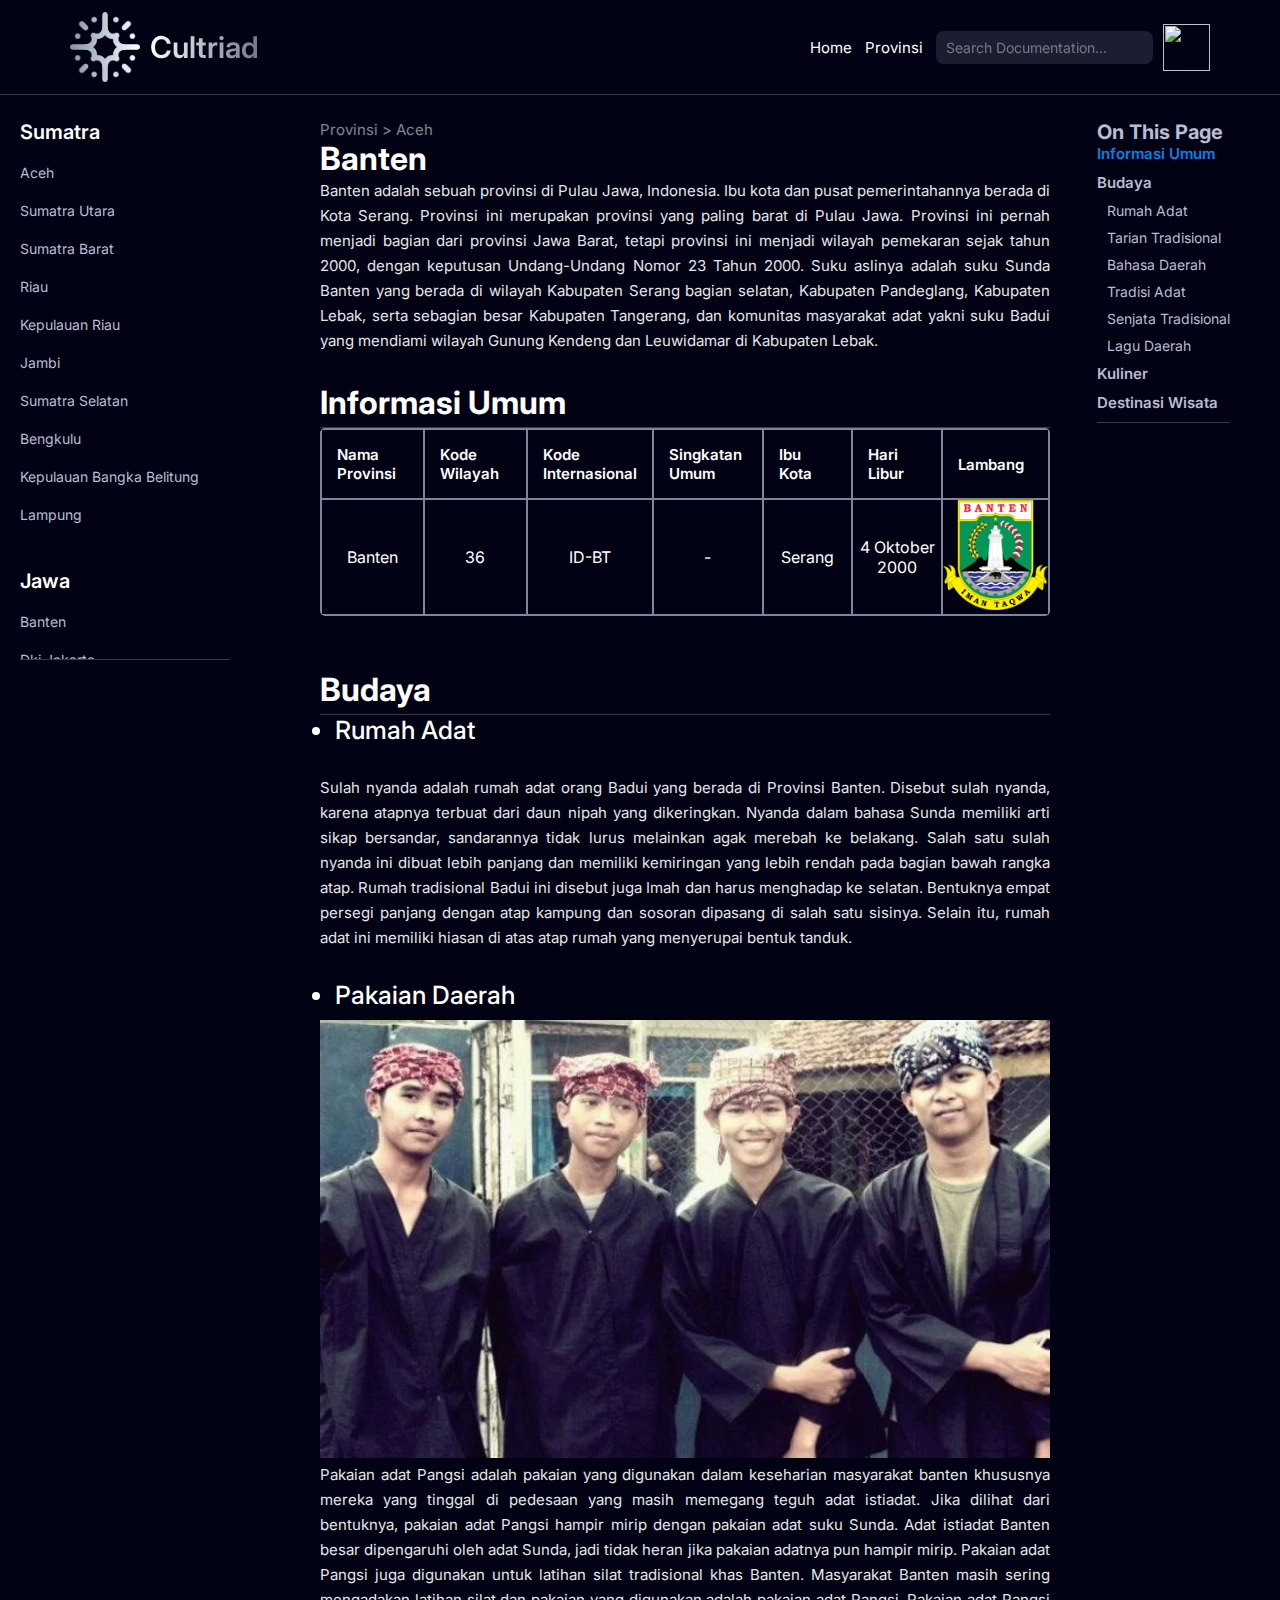
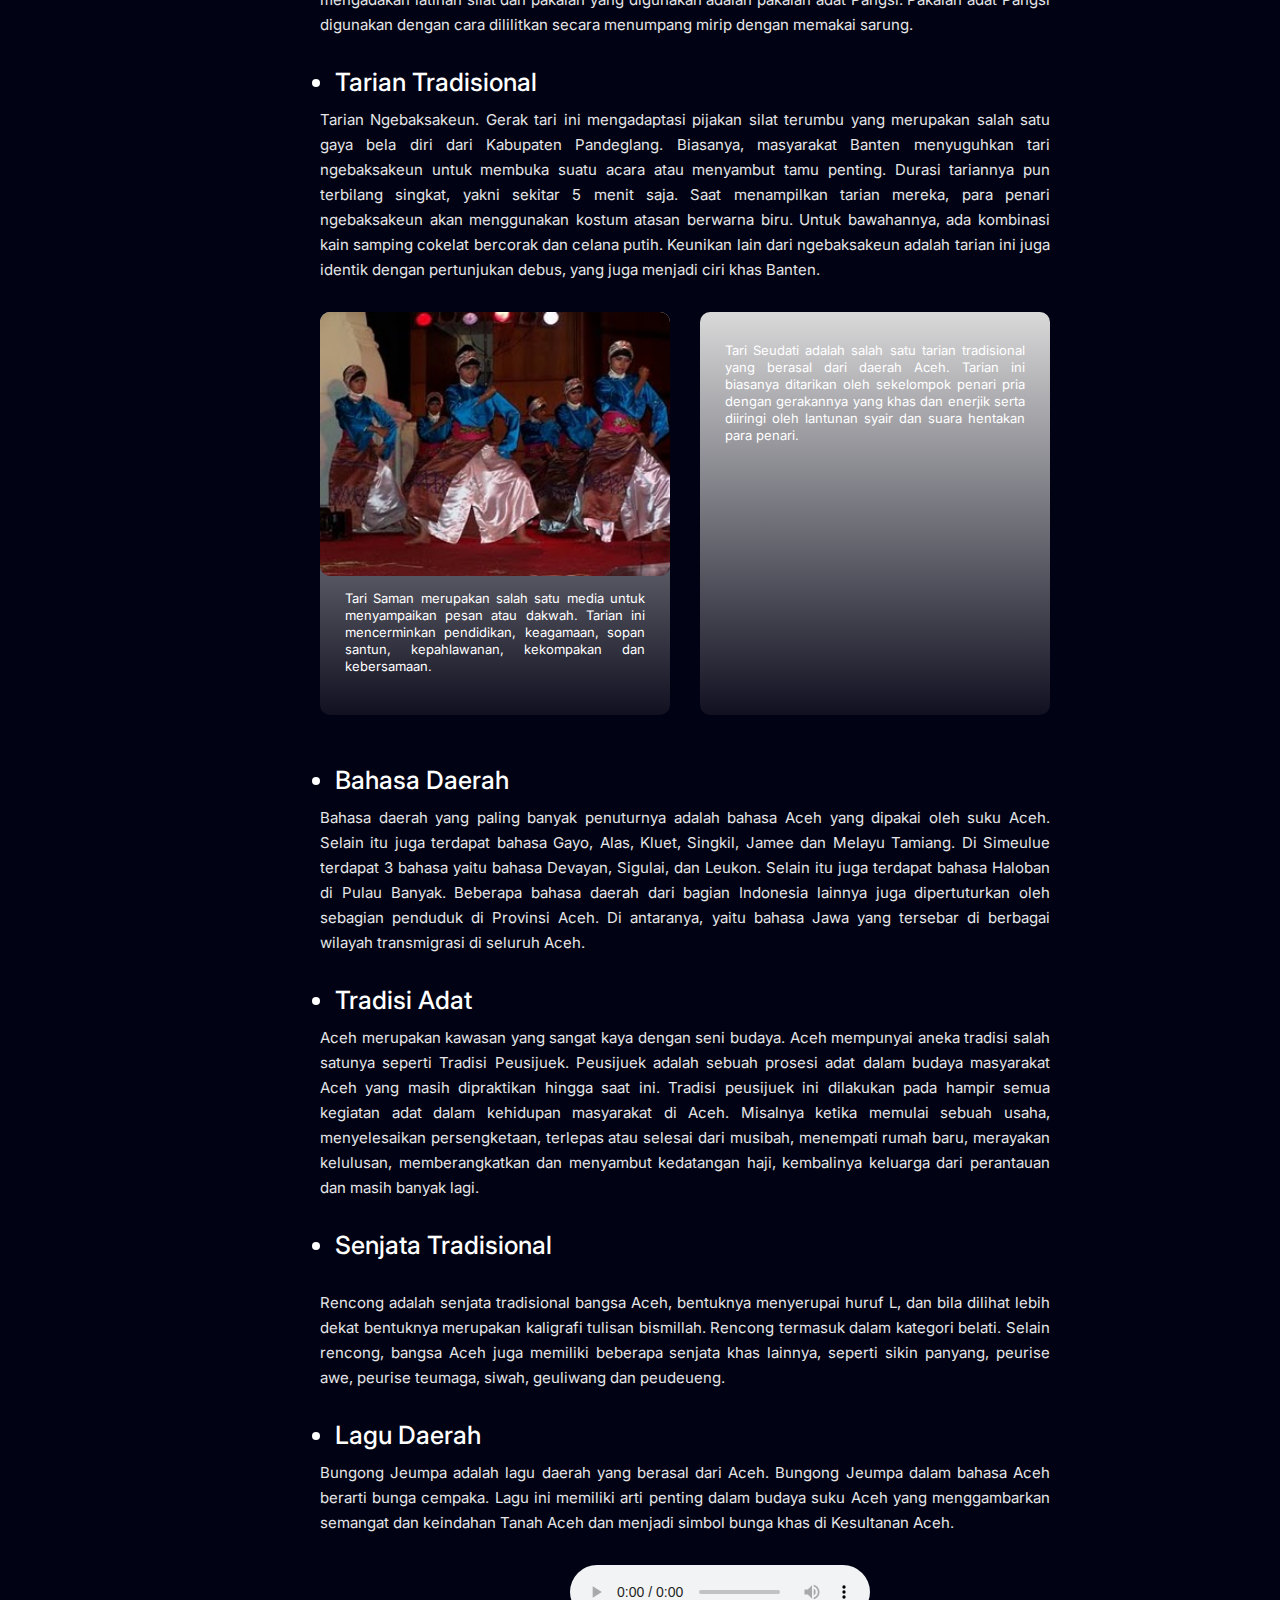
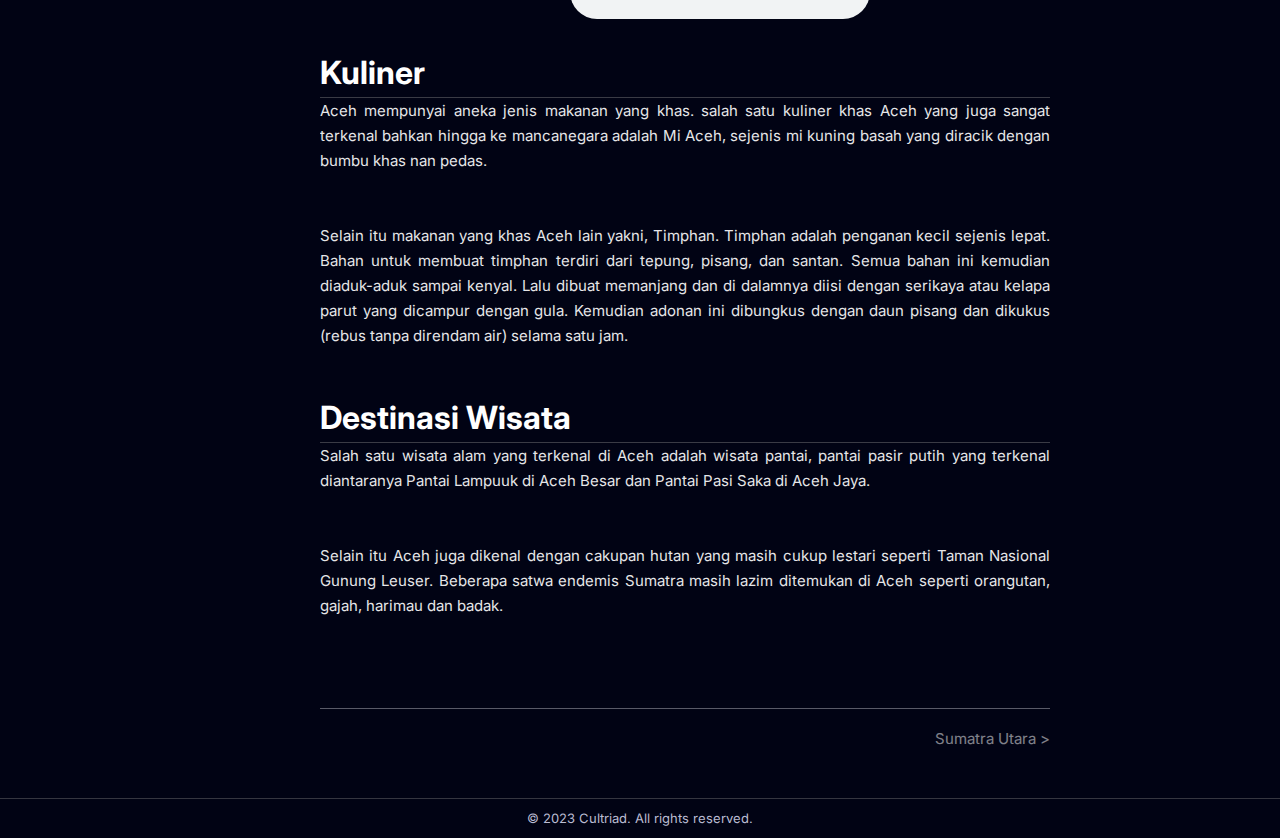
==== Jawa/Banten.html @ ea0d26cc "commit-daerah" ====
<!DOCTYPE html>
<html lang="en">
  <head>
    <meta charset="UTF-8" />
    <meta name="viewport" content="width=device-width, initial-scale=1.0" />
    <title>Banten</title>
    <link rel="stylesheet" href="css/style.css" />
    <link rel="preconnect" href="https://fonts.googleapis.com" />
    <link rel="preconnect" href="https://fonts.gstatic.com" crossorigin />
    <link
      href="https://fonts.googleapis.com/css2?family=Inter:wght@200;300;400;500;600&display=swap"
      rel="stylesheet"
    />
  </head>
  <body>
    <div class="navbar">
        <nav>
          <div class="logo">
            <img src="assets/fireworks 3.png" alt="" />
            <p>Cultriad</p>
          </div>
  
          <ul>
            <li><a href="">Home</a></li>
            <li><a href="">Provinsi</a></li>
            <input
              type="text"
              class="message-search"
              id="text-to-search"
              placeholder="Search Documentation..."
            />

            <!-- <button onClick="search(fox)" id="button"> -->
            
            
            <img src="/asset/github 1.png" alt="" />
            <button class="hamburger">
              <div class="bar"></div>
            </button>
          </ul>
        </nav>
      </div>

      <div class="mobile-nav">
        <p>kocak</p>
        <p class="navgat">Provinsi</p>
          <div class="mobile-content">
            <div class="menu">
              <p>Sumatra</p>
              <ul>
                <li><a href="">Aceh</a></li>
                <li><a href="">Sumatra Utara</a></li>
                <li><a href="">Sumatra Barat</a></li>
                <li><a href="">Riau</a></li>
                <li><a href="">Kepulauan Riau</a></li>
                <li><a href="">Jambi</a></li>
                <li><a href="">Sumatra Selatan</a></li>
                <li><a href="">Bengkulu</a></li>
                <li><a href="">Kepulauan Bangka Belitung</a></li>
                <li><a href="">Lampung</a></li>
              </ul>
            </div>
            <div class="menu">
              <p>Jawa</p>
              <ul>
                <li><a href="">Banten</a></li>
                <li><a href="">DKI Jakarta</a></li>
                <li><a href="">Jawa Barat</a></li>
                <li><a href="">Jawa Tengah</a></li>
                <li><a href="">DI Yogyakarta</a></li>
                <li><a href="">Jambi</a></li>
                <li><a href="">Jawa Timur</a></li>
              </ul>
            </div>
            <div class="menu">
              <p>Nusa Tenggara</p>
              <ul>
                <li><a href="">Bali</a></li>
                <li><a href="">Nusa Tenggara Barat</a></li>
                <li><a href="">Nusa Tenggara Timur/a></li>
              </ul>
            </div>
            <div class="menu">
              <p>Kalimantan</p>
              <ul>
                <li><a href="">Kalimantan Barat</a></li>
                <li><a href="">Kalimantan Tengah</a></li>
                <li><a href="">Kalimantan Selatan</a></li>
                <li><a href="">Kalimantan Timur</a></li>
                <li><a href="">Kalimantan Utara</a></li>
              </ul>
            </div>
            <div class="menu">
              <p>Sulawesi</p>
              <ul>
                <li><a href="">Sulawesi Utara</a></li>
                <li><a href="">Sulawesi Tengah</a></li>
                <li><a href="">Sulawesin Selatan</a></li>
                <li><a href="">Gorontalo</a></li>
                <li><a href="">Sulawesi Barat</a></li>
              </ul>
            </div>
            <div class="menu">
              <p>Maluku</p>
              <ul>
                <li><a href="">Maluku </a></li>
                <li><a href="">Maluku Utara</a></li>
              </ul>
            </div>
            <div class="menu">
              <p>Papua</p>
              <ul>
                <li><a href="">Papua</a></li>
                <li><a href="">Papua Barat</a></li>
              </ul>
            </div>
           
          </div>
       
        <div class="footer-mobile">
          
        </div>
    </div>


   <main>
    <div class="main-page">
        
        <div class="left">
          <div class="content">
            <p>Sumatra</p>
            <ul>
              <li><a href="">Aceh</a></li>
              <li><a href="">Sumatra Utara</a></li>
              <li><a href="">Sumatra Barat</a></li>
              <li><a href="">Riau</a></li>
              <li><a href="">Kepulauan Riau</a></li>
              <li><a href="">Jambi</a></li>
              <li><a href="">Sumatra Selatan</a></li>
              <li><a href="">Bengkulu</a></li>
              <li><a href="">Kepulauan Bangka Belitung</a></li>
              <li><a href="">Lampung</a></li>
            </ul>
          </div>
          <div class="content">
            <p>Jawa</p>
            <ul>
              <li><a href="">Banten</a></li>
              <li><a href="">Dki Jakarta</a></li>
              <li><a href="">Jawa Barat</a></li>
              <li><a href="">Jawa Tengah</a></li>
              <li><a href="">DI Yogyakarta</a></li>
              <li><a href="">Jawa Timur</a></li>
            </ul>
          </div>
          <div class="content">
            <p>Nusa Tenggara</p>
            <ul>
              <li><a href="">Bali</a></li>
              <li><a href="">Nusa Tenggara Barat</a></li>
              <li><a href="">Nusa Tenggara Timur</a></li>
            </ul>
          </div>
          <div class="content">
            <p>Kalimantan</p>
            <ul>
              <li><a href="">Kalimantan Barat</a></li>
              <li><a href="">Kalimantan Selatan</a></li>
              <li><a href="">Kalimantan Timur</a></li>
              <li><a href="">Kalimantan Utara</a></li>
              <li><a href="">Kalimantan Tengah</a></li>
            </ul>
          </div>
          <div class="content">
            <p>Slawesi</p>
            <ul>
              <li><a href="">Sulawesi Utara</a></li>
              <li><a href="">Sulawesi Tengah</a></li>
              <li><a href="">Sulawesi Selatan</a></li>
              <li><a href="">Sulawesi Tenggara</a></li>
              <li><a href="">Gorontalo</a></li>
              <li><a href="">Sulawesi Barat</a></li>
            </ul>
          </div>
          <div class="content">
            <p>Maluku</p>
            <ul>
              <li><a href="">Maluku</a></li>
              <li><a href="">Maluku Utara</a></li>
            </ul>
          </div>
          <div class="content">
            <p>Papua</p>
            <ul>
              <li><a href="">Papua</a></li>
              <li><a href="">Papua Barat</a></li>
            </ul>
          </div>
        </div>
  
        <div class="mid" id="paragraph">
          <p class="navgat">Provinsi > Aceh</p>

          <div class="informasi-umum section" id="informasi">
              <h1>Banten</h1>
              <p class="aca">
                Banten adalah sebuah provinsi di Pulau Jawa, Indonesia. 
                Ibu kota dan pusat pemerintahannya berada di Kota Serang. 
                Provinsi ini merupakan provinsi yang paling barat di Pulau Jawa. 
                Provinsi ini pernah menjadi bagian dari provinsi Jawa Barat, tetapi provinsi ini menjadi wilayah pemekaran sejak tahun 2000, dengan keputusan Undang-Undang Nomor 23 Tahun 2000. 
                Suku aslinya adalah suku Sunda Banten yang berada di wilayah Kabupaten Serang bagian selatan, Kabupaten Pandeglang, Kabupaten Lebak, serta sebagian besar Kabupaten Tangerang, dan komunitas masyarakat adat yakni suku Badui yang mendiami wilayah Gunung Kendeng dan Leuwidamar di Kabupaten Lebak.
              </p>
      
              <h1 class="border">Informasi Umum</h1>
              <div class="table">
                <table>
                    <tr>
                        <th>Nama Provinsi</th>
                        <th>Kode Wilayah</th>
                        <th>Kode Internasional</th>
                        <th>Singkatan Umum</th>
                        <th>Ibu Kota</th>
                        <th>Hari Libur</th>
                        <th>Lambang</th>
                    </tr>
                    <tr>
                        <td>Banten</td>
                        <td>36</td>
                        <td>ID-BT</td>
                        <td>-</td>
                        <td>Serang</td>
                        <td>4 Oktober 2000</td>
                        <td><img class="logo" src="assets/Banten/logo_banten.png" alt=""></td>
                    </tr>
                </table>
              </div>
          </div>
  
          <div class="budaya section">
              <h1 class="border section" id="budaya">Budaya</h1>
              <li id="rumahadat" class="section">Rumah Adat</li>
              <img src="assets/Banten/Barisan_Pemukiman_Suku_Baduy_Luar.png" alt="">
              <p class="aca">Sulah nyanda adalah rumah adat orang Badui yang berada di Provinsi Banten. Disebut sulah nyanda, karena atapnya terbuat dari daun nipah yang dikeringkan. Nyanda dalam bahasa Sunda memiliki arti sikap bersandar, sandarannya tidak lurus melainkan agak merebah ke belakang. Salah satu sulah nyanda ini dibuat lebih panjang dan memiliki kemiringan yang lebih rendah pada bagian bawah rangka atap. Rumah tradisional Badui ini disebut juga Imah dan harus menghadap ke selatan. Bentuknya empat persegi panjang dengan atap kampung dan sosoran dipasang di salah satu sisinya. Selain itu, rumah adat ini memiliki hiasan di atas atap rumah yang menyerupai bentuk tanduk.</p>

                <li id="pakaian" class="section">Pakaian Daerah</li>
                <img src="assets/Banten/Pakaian-Adat-Pangsi.png" alt="">
                <p class="aca">Pakaian adat Pangsi adalah pakaian yang digunakan dalam keseharian masyarakat banten khususnya mereka yang tinggal di pedesaan yang masih memegang teguh adat istiadat. Jika dilihat dari bentuknya, pakaian adat Pangsi hampir mirip dengan pakaian adat suku Sunda. Adat istiadat Banten besar dipengaruhi oleh adat Sunda, jadi tidak heran jika pakaian adatnya pun hampir mirip. Pakaian adat Pangsi juga digunakan untuk latihan silat tradisional khas Banten. Masyarakat Banten masih sering mengadakan latihan silat dan pakaian yang digunakan adalah pakaian adat Pangsi. Pakaian adat Pangsi digunakan dengan cara dililitkan secara menumpang mirip dengan memakai sarung.</p>


              <li id="tarian" class="section">Tarian Tradisional</li>
              <p class="aca">Tarian Ngebaksakeun. Gerak tari ini mengadaptasi pijakan silat terumbu yang merupakan salah satu gaya bela diri dari Kabupaten Pandeglang. Biasanya, masyarakat Banten menyuguhkan tari ngebaksakeun untuk membuka suatu acara atau menyambut tamu penting. Durasi tariannya pun terbilang singkat, yakni sekitar 5 menit saja. Saat menampilkan tarian mereka, para penari ngebaksakeun akan menggunakan kostum atasan berwarna biru. Untuk bawahannya, ada kombinasi kain samping cokelat bercorak dan celana putih. Keunikan lain dari ngebaksakeun adalah tarian ini juga identik dengan pertunjukan debus, yang juga menjadi ciri khas Banten.</p>
              <div class="tarian" class="section">
                <div class="card">
                  <img src="assets/Banten/tarian.png" alt="">
                  <p class="aca-card ">Tari Saman merupakan salah satu media untuk menyampaikan pesan atau dakwah. Tarian ini mencerminkan pendidikan, keagamaan, sopan santun, kepahlawanan, kekompakan dan kebersamaan.</p>
                </div>
                <div class="card">
                  <img src="/asset/TariSeudati.png" alt="" style="width:104%;">
                  <p class="aca-card">Tari Seudati adalah salah satu tarian tradisional yang berasal dari daerah Aceh. Tarian ini biasanya ditarikan oleh sekelompok penari pria dengan gerakannya yang khas dan enerjik serta diiringi oleh lantunan syair dan suara hentakan para penari.</p>
                </div>
              </div>

              <li id="bahasa" class="section">Bahasa Daerah</li>
              <p class="aca">Bahasa daerah yang paling banyak penuturnya adalah bahasa Aceh yang dipakai oleh suku Aceh. Selain itu juga terdapat bahasa Gayo, Alas, Kluet, Singkil, Jamee dan Melayu Tamiang. Di Simeulue terdapat 3 bahasa yaitu bahasa Devayan, Sigulai, dan Leukon. Selain itu juga terdapat bahasa Haloban di Pulau Banyak. Beberapa bahasa daerah dari bagian Indonesia lainnya juga dipertuturkan oleh sebagian penduduk di Provinsi Aceh. Di antaranya, yaitu bahasa Jawa yang tersebar di berbagai wilayah transmigrasi di seluruh Aceh.
              </p>

              <li id="tradisi" class="section">Tradisi Adat</li>
              <div class="tradisi">
              <img src="/asset/Tradisi adat aceh 1.png" alt="" style="width: 80%; display: flex; justify-content: center;">
              </div>
              <p class="aca">Aceh merupakan kawasan yang sangat kaya dengan seni budaya. Aceh mempunyai aneka tradisi salah satunya seperti Tradisi Peusijuek. Peusijuek adalah sebuah prosesi adat dalam budaya masyarakat Aceh yang masih dipraktikan hingga saat ini. Tradisi peusijuek ini dilakukan pada hampir semua kegiatan adat dalam kehidupan masyarakat di Aceh. Misalnya ketika memulai sebuah usaha, menyelesaikan persengketaan, terlepas atau selesai dari musibah, menempati rumah baru, merayakan kelulusan, memberangkatkan dan menyambut kedatangan haji, kembalinya keluarga dari perantauan dan masih banyak lagi.
              </p>

              <li id="senjata" class="section">Senjata Tradisional</li>
              <img src="/asset/Senjata Traditional Aceh 1.png" alt="">
              <p class="aca">Rencong adalah senjata tradisional bangsa Aceh, bentuknya menyerupai huruf L, dan bila dilihat lebih dekat bentuknya merupakan kaligrafi tulisan bismillah. Rencong termasuk dalam kategori belati. Selain rencong, bangsa Aceh juga memiliki beberapa senjata khas lainnya, seperti sikin panyang, peurise awe, peurise teumaga, siwah, geuliwang dan peudeueng.</p>

              <li id="lagu" class="section">Lagu Daerah</li>
              <p class="aca">Bungong Jeumpa adalah lagu daerah yang berasal dari Aceh. Bungong Jeumpa dalam bahasa Aceh berarti bunga cempaka. Lagu ini memiliki arti penting dalam budaya suku Aceh yang menggambarkan semangat dan keindahan Tanah Aceh dan menjadi simbol bunga khas di Kesultanan Aceh.</p>
              <audio controls>
                <source src="/asset/Aceh_-_Bungong_Jeumpa.wav" type="audio/mpeg">
              </audio>
             </div>

             <div class="kuliner section" id="kuliner" >
              <h1 class="border">Kuliner</h1>
              <p class="aca">Aceh mempunyai aneka jenis makanan yang khas. salah satu kuliner khas Aceh yang juga sangat terkenal bahkan hingga ke mancanegara adalah Mi Aceh, sejenis mi kuning basah yang diracik dengan bumbu khas nan pedas.</p>
              <img src="/asset/Mie_Aceh_Kepiting.jpg" alt="">
              <p class="aca">Selain itu makanan yang khas Aceh lain yakni, Timphan. Timphan adalah penganan kecil sejenis lepat. Bahan untuk membuat timphan terdiri dari tepung, pisang, dan santan. Semua bahan ini kemudian diaduk-aduk sampai kenyal. Lalu dibuat memanjang dan di dalamnya diisi dengan serikaya atau kelapa parut yang dicampur dengan gula. Kemudian adonan ini dibungkus dengan daun pisang dan dikukus (rebus tanpa direndam air) selama satu jam.
              </p>
              <img src="/asset/Kuliner aceh 1.png" alt="">
             </div>

             <div class="destinasi section" id="wisata">
              <h1 class="border">Destinasi Wisata</h1>
              <p class="aca">Salah satu wisata alam yang terkenal di Aceh adalah wisata pantai, pantai pasir putih yang terkenal diantaranya Pantai Lampuuk di Aceh Besar dan Pantai Pasi Saka di Aceh Jaya.</p>
              <img src="/asset/wisata.jpeg" alt="">
              <p class="aca">
                Selain itu Aceh juga dikenal dengan cakupan hutan yang masih cukup lestari seperti Taman Nasional Gunung Leuser. Beberapa satwa endemis Sumatra masih lazim ditemukan di Aceh seperti orangutan, gajah, harimau dan badak.
              </p>
              <img src="/asset/wisata_aceh2.jpeg" alt="">
             </div>

             <a href="Sumatra Utara" class="navgat-bottom">Sumatra Utara  > </a>
 
        </div>
  
        <div class="right">
          <h1><a href="">On This Page</a></h1>
          <p><a href="#informasi" class="nav_links active">Informasi Umum</a></p>
          <p><a href="#budaya" class="nav_links">Budaya</a></p>
          <ul>
            <li><a href="#rumahadat" class="nav_links">Rumah Adat</a></li>
            <li><a href="#tarian" class="nav_links">Tarian Tradisional</a></li>
            <li><a href="#bahasa" class="nav_links">Bahasa Daerah</a></li>
            <li><a href="#tradisi" class="nav_links">Tradisi Adat</a></li>
            <li><a href="#senjata" class="nav_links">Senjata Tradisional</a></li>
            <li><a href="#lagu" class="nav_links">Lagu Daerah</a></li>
          </ul>
          <p><a href="#kuliner" class="nav_links">Kuliner</a></p>
          <p><a href="#wisata" class="nav_links">Destinasi Wisata</a></p>
        </div>

      </div>

      <footer class="footer">
        <p class="foot">
        © 2023 Cultriad. All rights reserved.
        </p>
      </footer>

   </main>


   <script src="script.js"></script>
  </body>
</html>
---- Jawa/css/style.css ----
* {
  margin: 0;
  padding: 0;
  box-sizing: border-box;
  background-color: #010314;
  scroll-behavior: smooth;
  scroll-padding: 168px;
}

mark {
  color: yellow;
}

.right .active {
  color: #127de2;
}

audio {
  margin-left: 250px;
}
/* Navbar Style */

/* Hambuerger */
.hamburger {
  display: none;
  width: 26px;
  margin-left: 15px;

  cursor: pointer;

  appearance: none;
  background: none;
  outline: none;
  border: none;
}

.hamburger .bar,
.hamburger:after,
.hamburger:before {
  content: "";
  display: block;
  width: 100%;
  height: 2px;
  background-color: #fff;
  margin: 6px 0px;
  transition: 0.4s;
}

.hamburger.is-active::before {
  transform: rotate(-45deg) translate(-8px, 3px);
}

.hamburger.is-active::after {
  transform: rotate(45deg) translate(-8px, -4px);
}

.hamburger.is-active .bar {
  opacity: 0;
}

.mobile-nav .footer-mobile {
  /* background-color: rebeccapurple; */
  left: 10px;
  position: fixed;
  margin-top: 10px;
  width: 90%;
  border-top: 1px inset #828282;
}

.mobile-nav {
  position: fixed;
  bottom: 100%;
  left: 0;
  width: 100%;
  height: 100vh;
  display: none;
  z-index: 1;
  padding-left: 20px;
  padding-top: 100px;
  transition: 0.4s;
}

.mobile-nav.is-active {
  bottom: 0;
}

.mobile-nav .navgat {
  font-family: "Inter", sans-serif;
  font-weight: 400;
  font-size: 14px;
  color: white;
  opacity: 50%;
  text-decoration: none;
  margin-bottom: 20px;
}

.mobile-nav .mobile-content {
  border-left: 1px inset #828499;
  overflow: auto;
  height: 486px;
}

.mobile-nav .mobile-content > * {
  color: transparent;
}

.mobile-nav .menu:last-child {
  margin-bottom: 30px;
}

.mobile-nav .menu {
  margin-left: 2px;
  margin-bottom: 45px;
}

.mobile-nav .menu ul li {
  list-style: none;
  text-decoration: none;
  margin-top: 20px;
  font-size: 15px;
  margin-left: 15px;
}

.mobile-nav .menu p {
  font-family: "Inter", sans-serif;
  color: white;
  font-size: 15px;
  font-weight: 600;
  margin-bottom: 18px;
  margin-left: 15px;
}

.mobile-nav .menu ul a {
  font-family: "Inter", sans-serif;
  font-weight: 400;
  text-decoration: none;
  color: #babcd2;
  font-size: 14px;
  opacity: 50%;
}
/* End Hambuerger */

.navbar {
  border-bottom: 1px outset #828499;
  height: auto;
  width: 100%;
  position: fixed;
  z-index: 2;
}

nav {
  padding: 12px 70px 12px 70px;
  display: flex;
  justify-content: space-between;
}

nav .logo {
  display: flex;
  align-items: center;
}

nav .logo img {
  width: 70px;
  height: 70px;
}

nav .logo p {
  font-weight: 600;
  margin-left: 10px;
  font-size: 30px;
  font-family: "Inter", sans-serif;
  background: -webkit-linear-gradient(-2deg, #ffff, #737587);
  -webkit-background-clip: text;
  -webkit-text-fill-color: transparent;
}

nav ul {
  display: flex;
  align-items: center;
}

nav ul input {
  font-family: "Inter", sans-serif;
  width: 217px;
  height: 33px;
  border: none;
  background-color: #2d3143;
  padding: 10px;
  border-radius: 8px;
  color: white;
  opacity: 60%;
  font-size: 14px;
}

nav ul input::placeholder {
  color: white;
  opacity: 70%;
}

nav ul img {
  width: 47px;
  height: 47px;
  margin-left: 10px;
}

nav ul li {
  list-style: none;
}

nav ul li a {
  margin-right: 13px;
  text-decoration: none;
  color: white;
  font-family: "Inter", sans-serif;
  font-size: 15px;
}
/* End Navbar */

/* Main Page */
main {
  position: relative;
  top: 120px;
  display: block;
}

.main-page {
  z-index: 0;
  position: relative;
  display: flex;
  flex-direction: row;
  margin-bottom: 50px;
}

/* Left */
.left {
  position: fixed;
  height: 540px;
  width: 210px;
  margin-left: 20px;
  overflow: auto;
  border-bottom: 1px outset #828499;
}

.left .content {
  margin-bottom: 45px;
}

.left .content p {
  font-family: "Inter", sans-serif;
  color: white;
  font-size: 20px;
  font-weight: 600;
  margin-bottom: 18px;
}

.left .content ul li {
  list-style: none;
  margin-top: 20px;
  font-size: 16px;
}

.left .content ul a {
  font-family: "Inter", sans-serif;
  font-weight: 400;
  text-decoration: none;
  color: #babcd2;
  font-size: 14px;
}

.left .content ul li:hover {
  background-color: #191c35;
  width: 180px;
  /* padding: 5px 50px 5px 5px; */
  border-radius: 5px;
  color: #0085ff;
}

/* End Left */

/* Mid */
.logo {
  width: 90px;
}

.mid img {
  width: 100%;
}

.mid {
  font-family: "Inter", sans-serif;
  color: white;
  display: flex;
  width: 1000px;
  flex-direction: column;
  padding: 0px 80px 0px 80px;
  margin-left: 240px;
  margin-right: 150px;
  scroll-snap-type: x mandatory;
}

.mid .navgat {
  font-family: "Inter", sans-serif;
  font-weight: 400;
  font-size: 15px;
  color: white;
  opacity: 50%;
  text-decoration: none;
}

.mid .aca {
  font-size: 15px;
  max-width: 840px;

  text-align: justify;
  line-height: 25px;
  margin-bottom: 30px;
  opacity: 90%;
}

.mid .border {
  border-bottom: 1px outset #828499;
  padding-bottom: 5px;
  width: 100%;
  display: flex;
}

.mid .informasi-umum table {
  background-color: #828499;
  border-radius: 5px;
  width: auto;
  margin-bottom: 54px;
}

.mid .informasi-umum table tr th {
  max-lines: 2;
  font-size: 15px;
  padding: 15px;
  text-align: start;
  font-weight: 600;
  width: 115px;
  /* background-color: rebeccapurple; */
  color: white;
}

.mid .informasi-umum table tr td {
  text-align: center;
  height: 100px;
}

.budaya {
  margin-bottom: 30px;
}

.budaya li {
  font-size: 25px;
  font-weight: 500;
  margin-left: 15px;
  margin-bottom: 10px;
}

.budaya img {
  width: 100%;
}

.tarian {
  display: flex;
  justify-content: space-between;
  margin-bottom: 50px;
}

.card {
  width: 350px;
  background-image: linear-gradient(#d9d9d9, #101021);
  border-radius: 10px;
}

.card .aca-card:nth-child(2) {
  font-size: 13px;
  max-width: 300px;
  margin: auto;
  margin-top: 10px;
  margin-bottom: 40px;
  text-align: justify;
  line-height: 17px;
  background-color: transparent;
}

.card img {
  border-radius: 10px;
  width: 100%;
  background-color: transparent;
}

.card .aca-card {
  font-size: 15px;
  max-width: 290px;
  margin: auto;
  margin-top: 10px;
  margin-bottom: 40px;
  text-align: justify;
  line-height: 20px;
  background-color: transparent;
}

.destinasi {
  border-bottom: 1px outset #a2a4bb;
  margin-bottom: 20px;
  padding-bottom: 40px;
}

.navgat-bottom {
  font-family: "Inter", sans-serif;
  font-weight: 400;
  font-size: 15px;
  color: white;
  opacity: 50%;
  text-decoration: none;
  text-align: end;
}

.tradisi {
  display: flex;
  justify-content: center;
  width: 100%;
}
/* End mid */

/* Rght */
.right {
  position: fixed;
  font-family: "Inter", sans-serif;
  right: 50px;
  border-bottom: 1px outset #828499;
}

.right h1 {
  color: white;
  font-size: 20px;
}

.right a {
  text-decoration: none;
  color: #babcd2;
}

.right p {
  font-size: 15px;
  font-weight: 600;
  margin-bottom: 10px;
}

.right ul li a {
  text-decoration: none;
  color: #babcd2;
}

.right ul li {
  list-style: none;
  margin-left: 10px;
  margin-bottom: 10px;
  font-size: 14px;
  font-weight: 400;
}

.right a:hover {
  color: white;
  cursor: pointer;
}
/* End Right */

footer {
  border-top: 1px inset #7b7d94;
  height: 40px;
  width: 100%;
  color: #babcd2;
  justify-content: center;
  display: flex;
  align-items: center;
  /* background-color: rebeccapurple; */
}

footer .foot {
  font-size: 13px;
  font-family: "Inter", sans-serif;
}

/* RESPONSIVE */
@media screen and (max-width: 1270px) {
  .right {
    display: none;
  }

  .mid {
    width: 100%;
    margin-left: 220px;
    margin-right: 0;
  }
}

@media screen and (max-width: 1024px) {
  .mid {
    padding: 0 20px 0 25px;
    width: 70%;
    margin-left: 240px;
    margin-right: 0;
  }

  .mid .aca {
    max-width: 100%;
  }

  .mid .informasi-umum .table {
    overflow: auto;
  }
}

@media screen and (max-width: 1089px) {
  audio {
    margin-left: 0;
  }

  .card {
    width: 250px;
  }

  .card .aca-card {
    width: 210px;
    margin-top: 10px;
    margin-bottom: 40px;
    text-align: justify;
    line-height: 15px;
    background-color: transparent;
  }
}

@media screen and (max-width: 775px) {
  .mid {
    padding: 0 25px 0 25px;
    width: 100%;
    margin-left: 0;
    margin-right: 0;
  }

  audio {
    margin-left: 0;
  }

  .mobile-nav {
    display: block;
  }

  .mid .aca {
    max-width: 100%;
  }
  .left {
    display: none;
  }

  .mid .informasi-umum table {
    overflow: auto;
  }

  .card {
    width: 300px;
  }

  .card .aca-card {
    width: 250px;
    margin-top: 10px;
    margin-bottom: 40px;
    text-align: justify;
    line-height: 15px;
    background-color: transparent;
  }

  nav {
    padding: 15px 15px 15px 15px;
  }

  nav .logo img {
    width: 40px;
    height: 40px;
  }

  nav .logo p {
    font-size: 20px;
  }

  nav ul img {
    width: 35px;
    height: 35px;
  }

  .navbar ul li a,
  input {
    display: none;
  }

  .hamburger {
    display: block;
  }
}

@media screen and (max-width: 684px) {
  .mid {
    padding: 0 25px 0 25px;
    margin-left: 0;
    width: 100%;
  }

  .mid .informasi-umum table {
    overflow: auto;
  }

  .table {
    overflow: auto;
  }

  .tarian {
    display: flex;
    flex-direction: column;
  }

  .card {
    width: 100%;
    margin: auto;
    margin-bottom: 30px;
  }

  .card .aca-card {
    width: 100%;
    margin-top: 10px;
    margin-bottom: 40px;
    text-align: justify;
    line-height: 15px;
    background-color: transparent;
  }

  audio {
    margin-left: 0;
  }
}
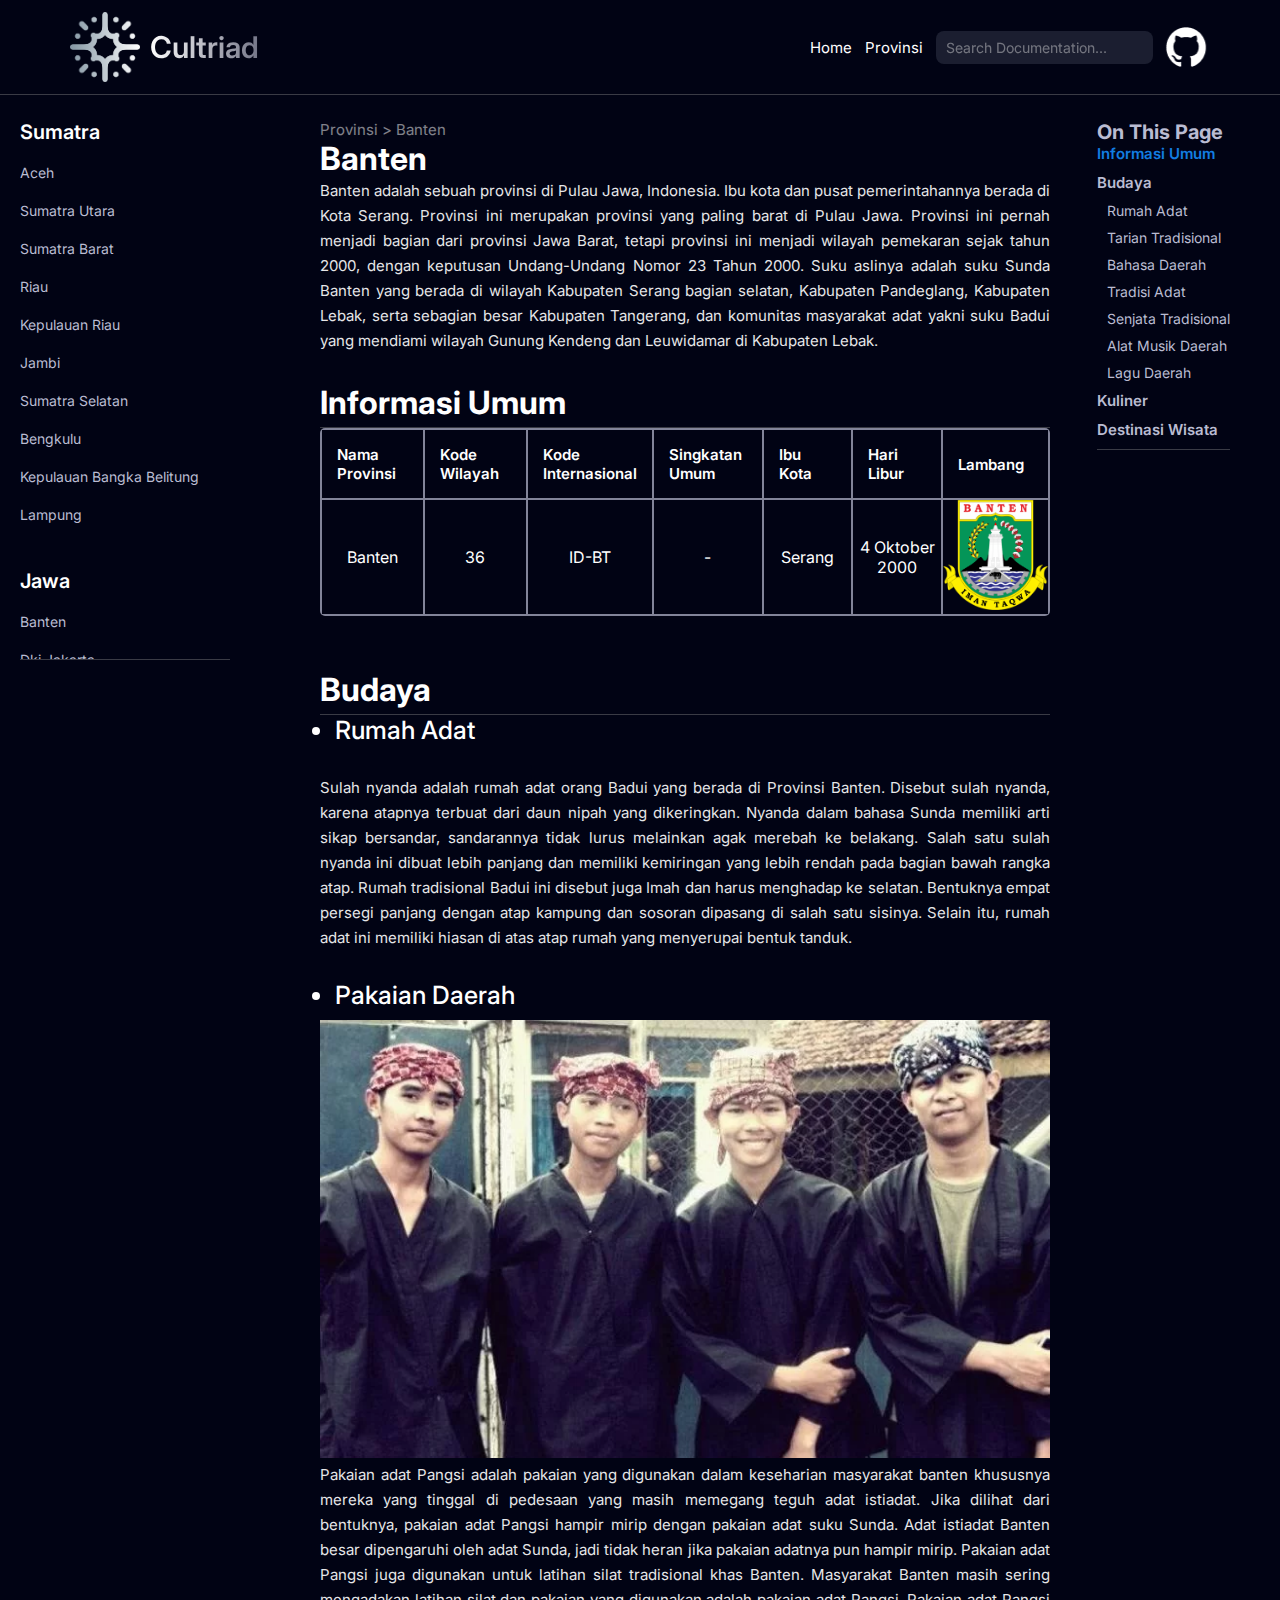
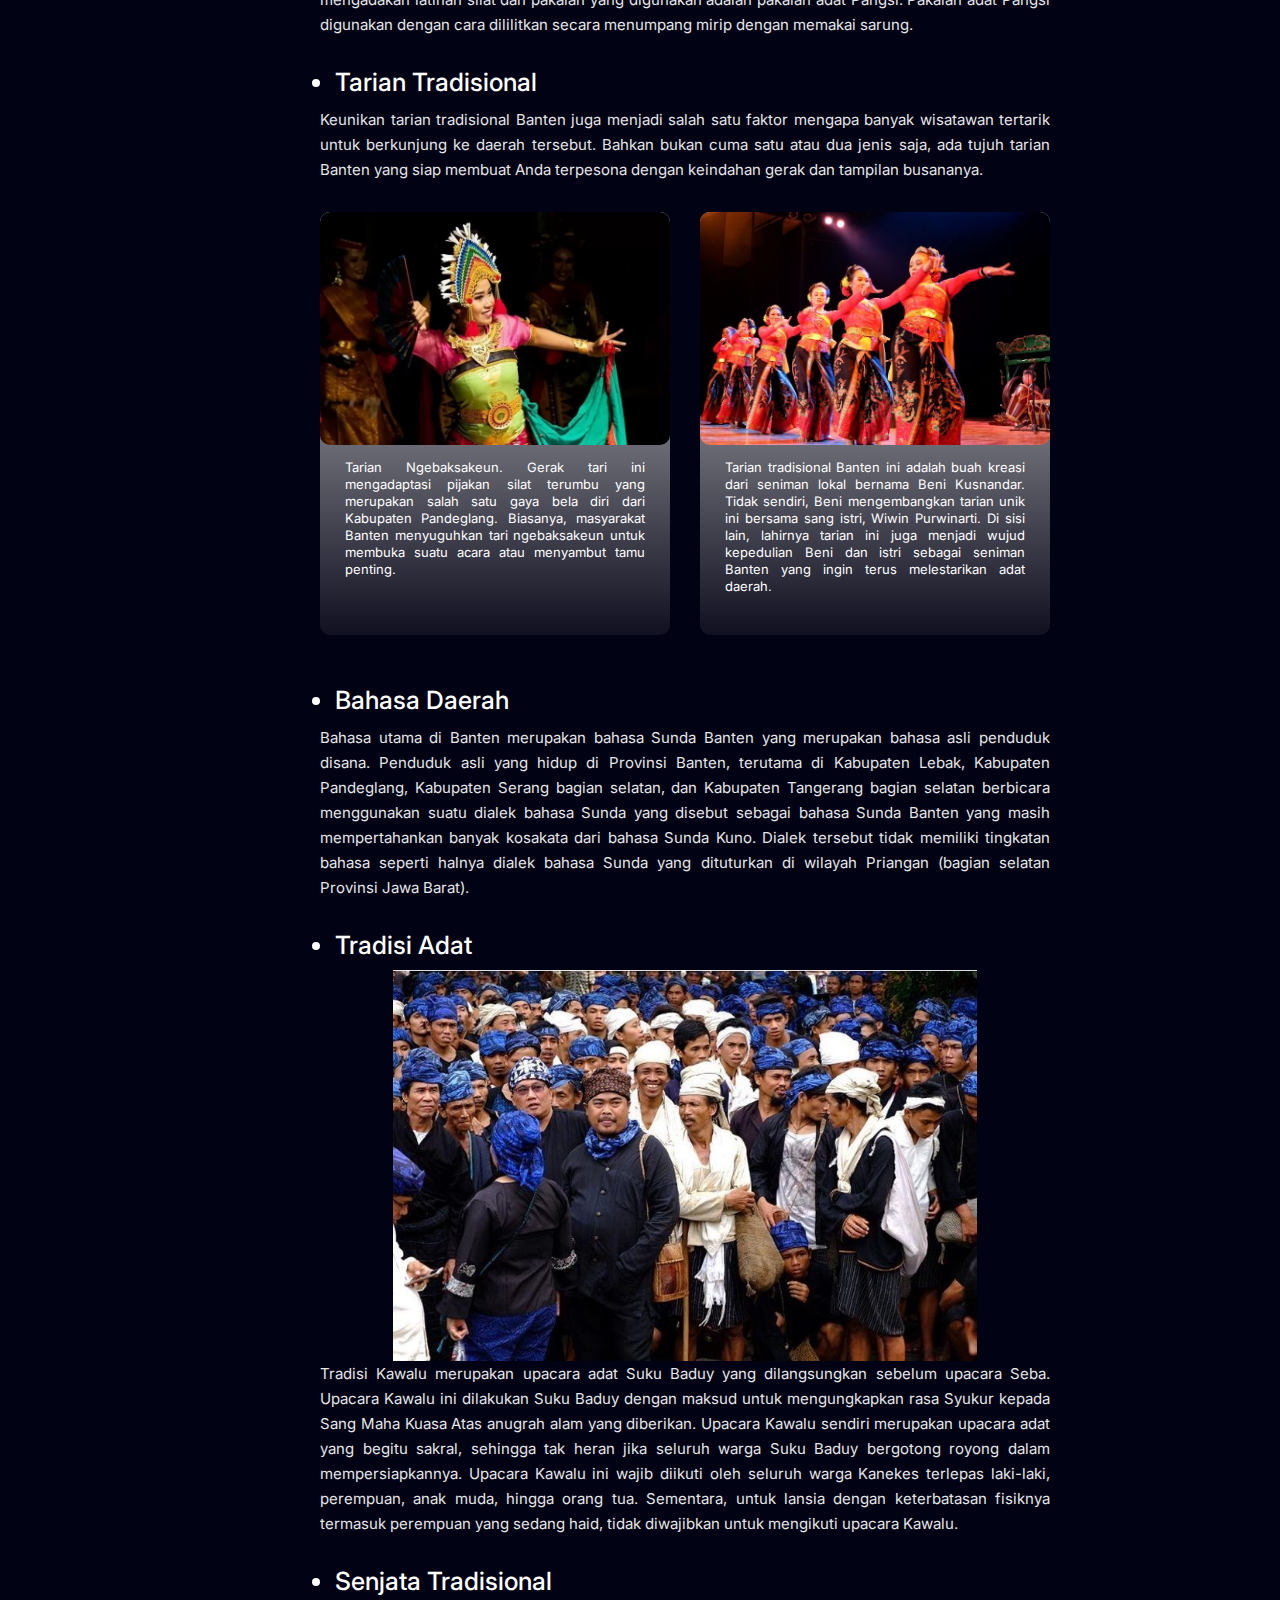
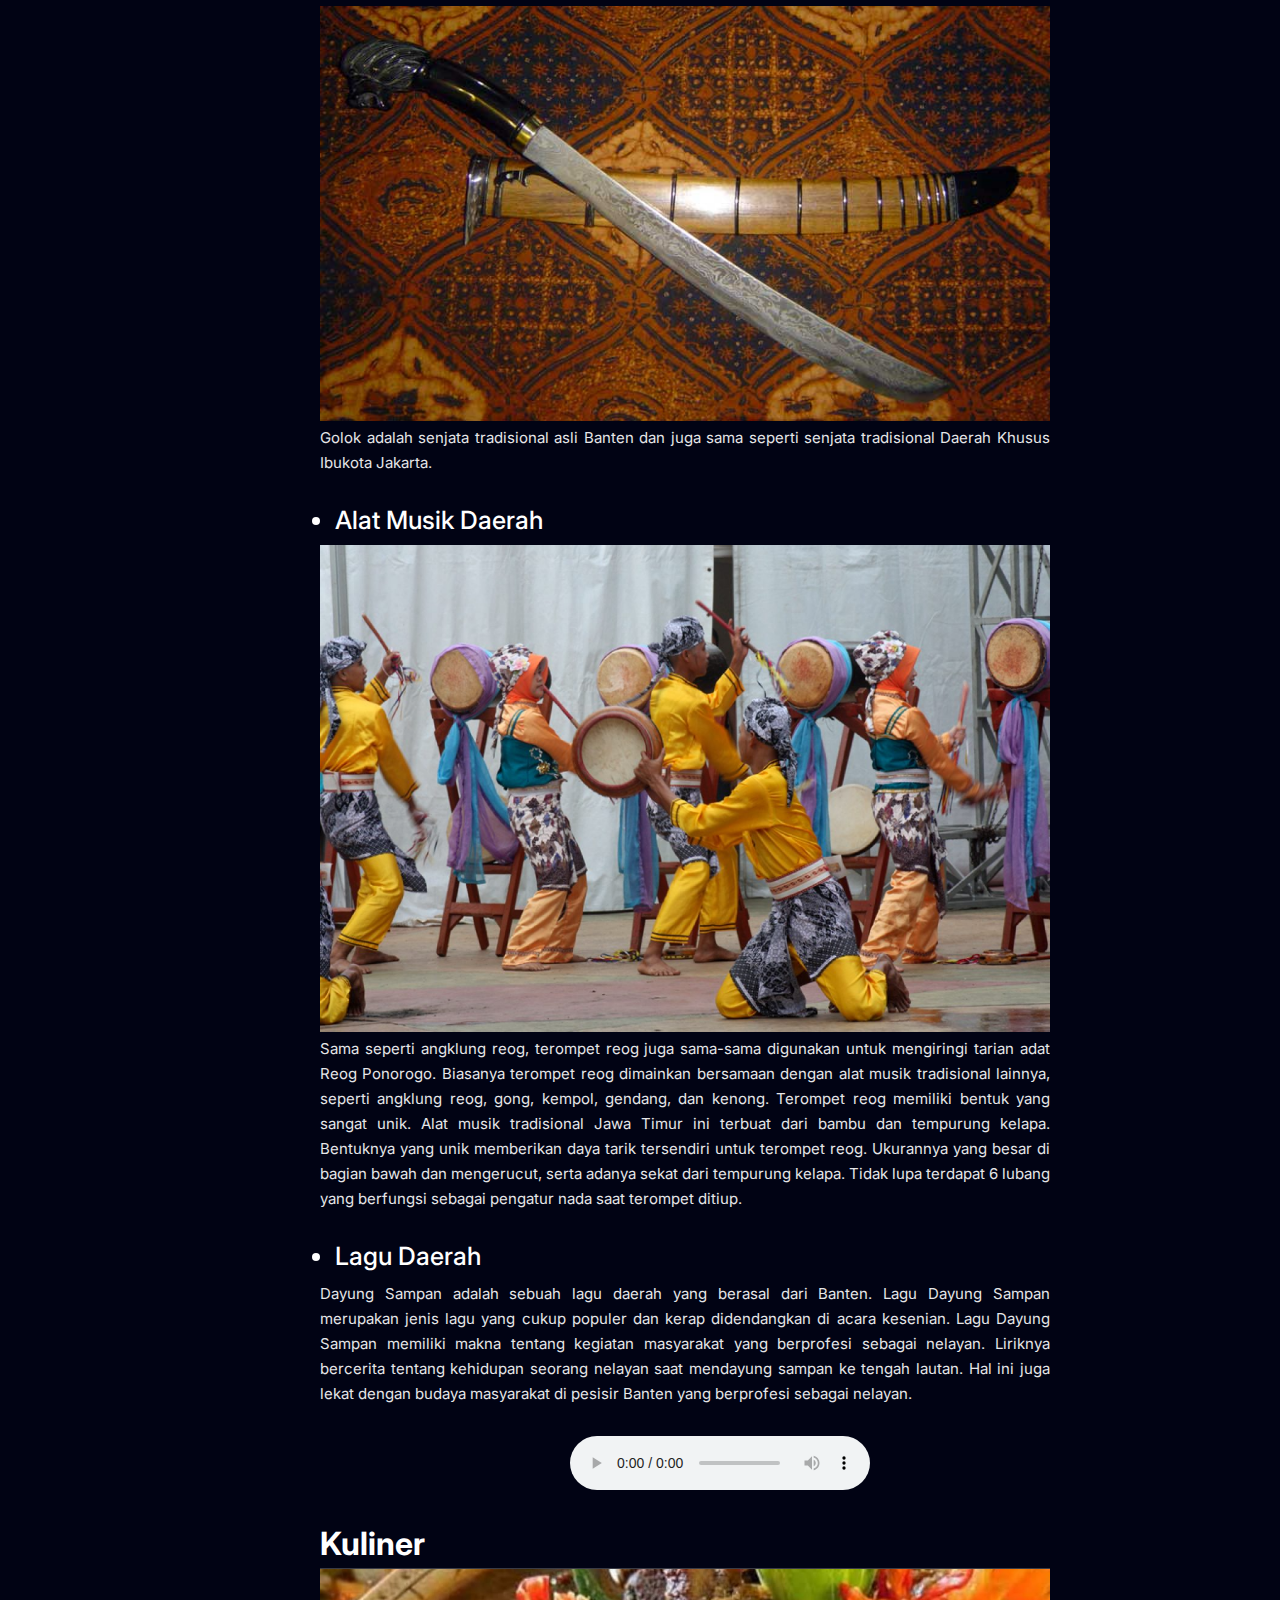
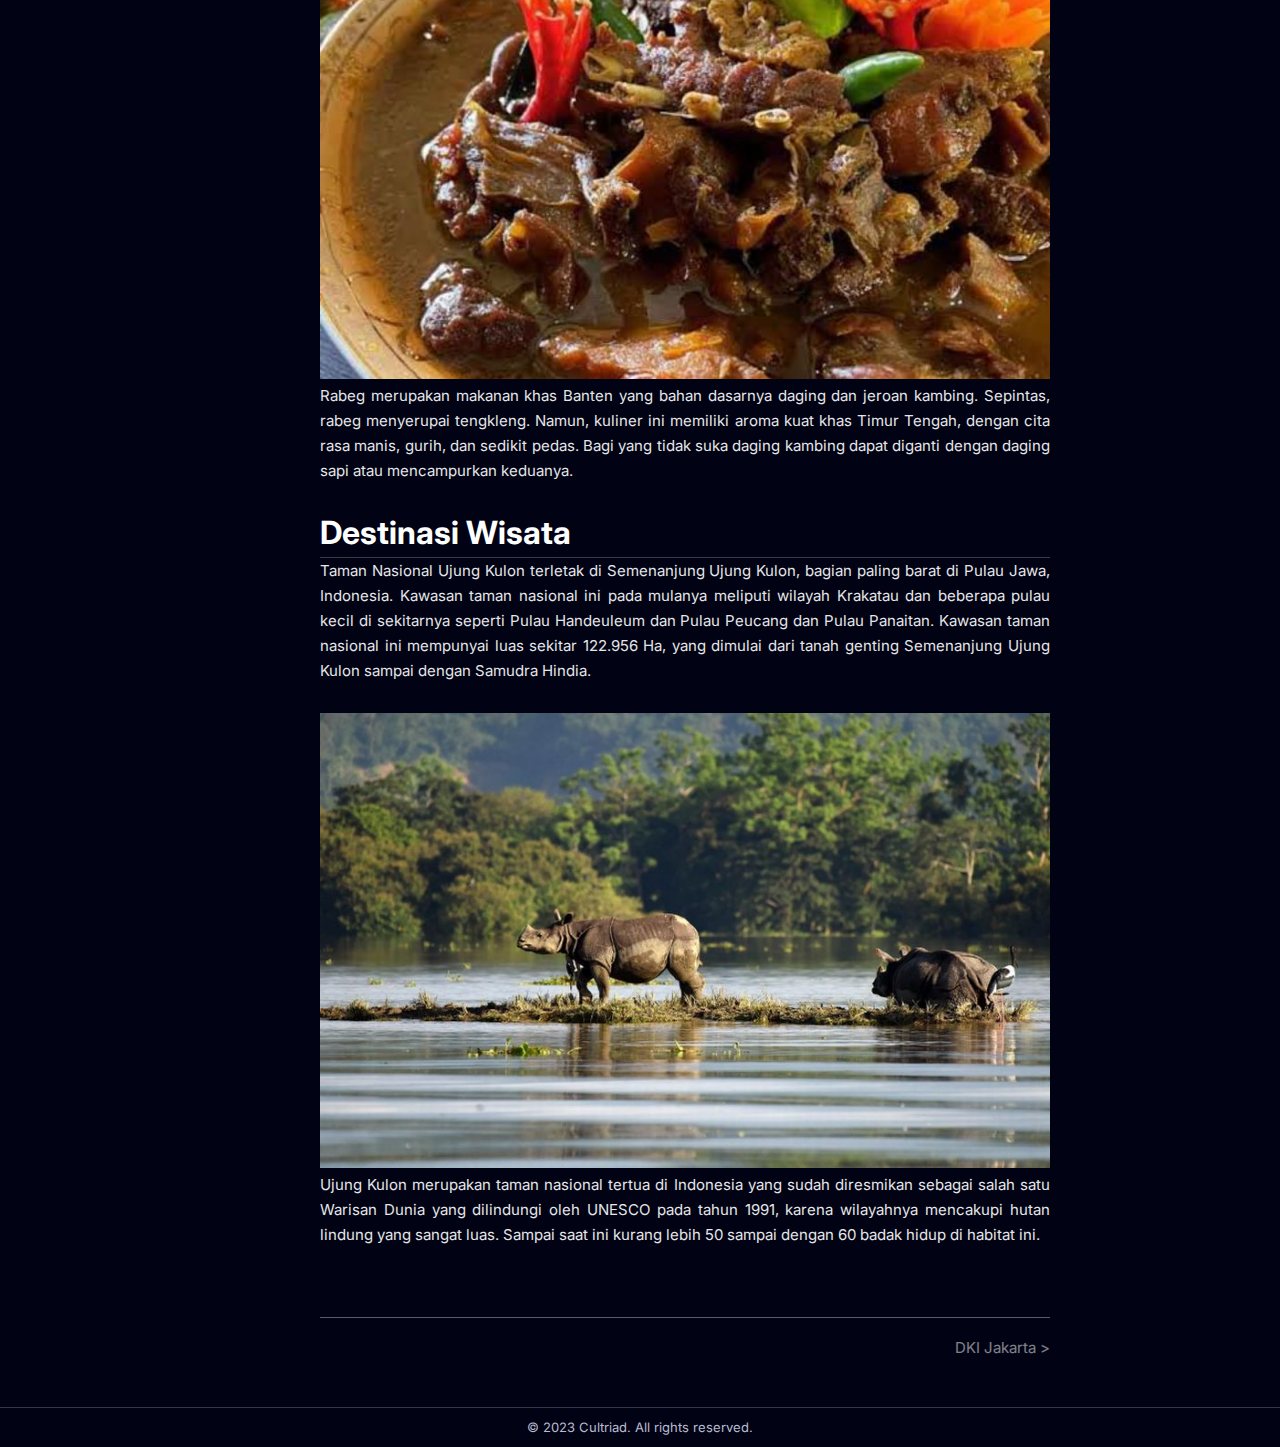
==== commit ea0dbea7: "up tarian" ====
--- a/Jawa/Banten.html
+++ b/Jawa/Banten.html
@@ -33,7 +33,7 @@
             <!-- <button onClick="search(fox)" id="button"> -->
             
             
-            <img src="/asset/github 1.png" alt="" />
+            <img src="assets/github 1.png" alt="" />
             <button class="hamburger">
               <div class="bar"></div>
             </button>
@@ -199,7 +199,7 @@
         </div>
   
         <div class="mid" id="paragraph">
-          <p class="navgat">Provinsi > Aceh</p>
+          <p class="navgat">Provinsi > Banten</p>
 
           <div class="informasi-umum section" id="informasi">
               <h1>Banten</h1>
@@ -248,60 +248,73 @@
 
 
               <li id="tarian" class="section">Tarian Tradisional</li>
-              <p class="aca">Tarian Ngebaksakeun. Gerak tari ini mengadaptasi pijakan silat terumbu yang merupakan salah satu gaya bela diri dari Kabupaten Pandeglang. Biasanya, masyarakat Banten menyuguhkan tari ngebaksakeun untuk membuka suatu acara atau menyambut tamu penting. Durasi tariannya pun terbilang singkat, yakni sekitar 5 menit saja. Saat menampilkan tarian mereka, para penari ngebaksakeun akan menggunakan kostum atasan berwarna biru. Untuk bawahannya, ada kombinasi kain samping cokelat bercorak dan celana putih. Keunikan lain dari ngebaksakeun adalah tarian ini juga identik dengan pertunjukan debus, yang juga menjadi ciri khas Banten.</p>
+              <p class="aca">Keunikan tarian tradisional Banten juga menjadi salah satu faktor mengapa banyak wisatawan tertarik untuk berkunjung ke daerah tersebut. Bahkan bukan cuma satu atau dua jenis saja, ada tujuh tarian Banten yang siap membuat Anda terpesona dengan keindahan gerak dan tampilan busananya. </p>
               <div class="tarian" class="section">
                 <div class="card">
-                  <img src="assets/Banten/tarian.png" alt="">
-                  <p class="aca-card ">Tari Saman merupakan salah satu media untuk menyampaikan pesan atau dakwah. Tarian ini mencerminkan pendidikan, keagamaan, sopan santun, kepahlawanan, kekompakan dan kebersamaan.</p>
+                  <img src="assets/Banten/tari-1.png" alt="">
+                  <p class="aca-card ">Tarian Ngebaksakeun. Gerak tari ini mengadaptasi pijakan silat terumbu yang merupakan salah satu gaya bela diri dari Kabupaten Pandeglang. Biasanya, masyarakat Banten menyuguhkan tari ngebaksakeun untuk membuka suatu acara atau menyambut tamu penting.
+                  </p>
                 </div>
                 <div class="card">
-                  <img src="/asset/TariSeudati.png" alt="" style="width:104%;">
-                  <p class="aca-card">Tari Seudati adalah salah satu tarian tradisional yang berasal dari daerah Aceh. Tarian ini biasanya ditarikan oleh sekelompok penari pria dengan gerakannya yang khas dan enerjik serta diiringi oleh lantunan syair dan suara hentakan para penari.</p>
+                  <img src="assets/Banten/tari-2.png" alt="" style="width:100%;">
+                  <p class="aca-card">Tarian tradisional Banten ini adalah buah kreasi dari seniman lokal bernama Beni Kusnandar.  Tidak sendiri, Beni mengembangkan tarian unik ini bersama sang istri, Wiwin Purwinarti. Di sisi lain, lahirnya tarian ini juga menjadi wujud kepedulian Beni dan istri sebagai seniman Banten yang ingin terus melestarikan adat daerah.</p>
                 </div>
               </div>
 
               <li id="bahasa" class="section">Bahasa Daerah</li>
-              <p class="aca">Bahasa daerah yang paling banyak penuturnya adalah bahasa Aceh yang dipakai oleh suku Aceh. Selain itu juga terdapat bahasa Gayo, Alas, Kluet, Singkil, Jamee dan Melayu Tamiang. Di Simeulue terdapat 3 bahasa yaitu bahasa Devayan, Sigulai, dan Leukon. Selain itu juga terdapat bahasa Haloban di Pulau Banyak. Beberapa bahasa daerah dari bagian Indonesia lainnya juga dipertuturkan oleh sebagian penduduk di Provinsi Aceh. Di antaranya, yaitu bahasa Jawa yang tersebar di berbagai wilayah transmigrasi di seluruh Aceh.
+              <p class="aca">
+                Bahasa utama di Banten merupakan bahasa Sunda Banten yang merupakan bahasa asli penduduk disana. 
+                Penduduk asli yang hidup di Provinsi Banten, terutama di Kabupaten Lebak, Kabupaten Pandeglang, Kabupaten Serang bagian selatan, dan 
+                Kabupaten Tangerang bagian selatan berbicara menggunakan suatu dialek bahasa Sunda yang disebut sebagai bahasa Sunda Banten yang masih mempertahankan banyak kosakata dari bahasa Sunda Kuno. 
+                Dialek tersebut tidak memiliki tingkatan bahasa seperti halnya dialek bahasa Sunda yang dituturkan di wilayah Priangan (bagian selatan Provinsi Jawa Barat).
               </p>
 
               <li id="tradisi" class="section">Tradisi Adat</li>
               <div class="tradisi">
-              <img src="/asset/Tradisi adat aceh 1.png" alt="" style="width: 80%; display: flex; justify-content: center;">
+              <img src="assets/Banten/tradisi.png" alt="" style="width: 80%; display: flex; justify-content: center;">
               </div>
-              <p class="aca">Aceh merupakan kawasan yang sangat kaya dengan seni budaya. Aceh mempunyai aneka tradisi salah satunya seperti Tradisi Peusijuek. Peusijuek adalah sebuah prosesi adat dalam budaya masyarakat Aceh yang masih dipraktikan hingga saat ini. Tradisi peusijuek ini dilakukan pada hampir semua kegiatan adat dalam kehidupan masyarakat di Aceh. Misalnya ketika memulai sebuah usaha, menyelesaikan persengketaan, terlepas atau selesai dari musibah, menempati rumah baru, merayakan kelulusan, memberangkatkan dan menyambut kedatangan haji, kembalinya keluarga dari perantauan dan masih banyak lagi.
-              </p>
+              <p class="aca">
+                Tradisi Kawalu merupakan upacara adat Suku Baduy yang dilangsungkan sebelum upacara Seba. Upacara Kawalu ini dilakukan Suku Baduy dengan maksud untuk mengungkapkan rasa Syukur 
+                kepada Sang Maha Kuasa Atas anugrah alam yang diberikan. Upacara Kawalu sendiri merupakan upacara adat yang begitu sakral, sehingga tak heran jika seluruh warga Suku Baduy bergotong royong dalam mempersiapkannya. 
+                Upacara Kawalu ini wajib diikuti oleh seluruh warga Kanekes terlepas laki-laki, perempuan, anak muda, hingga orang tua. Sementara, untuk lansia dengan keterbatasan fisiknya termasuk perempuan yang sedang haid, tidak diwajibkan untuk mengikuti upacara Kawalu.
+               </p>
 
               <li id="senjata" class="section">Senjata Tradisional</li>
-              <img src="/asset/Senjata Traditional Aceh 1.png" alt="">
-              <p class="aca">Rencong adalah senjata tradisional bangsa Aceh, bentuknya menyerupai huruf L, dan bila dilihat lebih dekat bentuknya merupakan kaligrafi tulisan bismillah. Rencong termasuk dalam kategori belati. Selain rencong, bangsa Aceh juga memiliki beberapa senjata khas lainnya, seperti sikin panyang, peurise awe, peurise teumaga, siwah, geuliwang dan peudeueng.</p>
+              <img src="assets/Banten/snjata.png" alt="">
+              <p class="aca">Golok adalah senjata tradisional asli Banten dan juga sama seperti senjata tradisional Daerah Khusus Ibukota Jakarta.</p>
+
+
+              <li id="alat-musik" class="section">Alat Musik Daerah</li>
+              <img src="assets/Banten/alat-musik.png" alt="">
+              <p class="aca">Sama seperti angklung reog, terompet reog juga sama-sama digunakan untuk mengiringi tarian adat Reog Ponorogo. Biasanya terompet reog dimainkan bersamaan dengan alat musik tradisional lainnya, seperti angklung reog, gong, kempol, gendang, dan kenong. Terompet reog memiliki bentuk yang sangat unik. Alat musik tradisional Jawa Timur ini terbuat dari bambu dan tempurung kelapa. Bentuknya yang unik memberikan daya tarik tersendiri untuk terompet reog. Ukurannya yang besar di bagian bawah dan mengerucut, serta adanya sekat dari tempurung kelapa. Tidak lupa terdapat 6 lubang yang berfungsi sebagai pengatur nada saat terompet ditiup.
+                </p>
 
               <li id="lagu" class="section">Lagu Daerah</li>
-              <p class="aca">Bungong Jeumpa adalah lagu daerah yang berasal dari Aceh. Bungong Jeumpa dalam bahasa Aceh berarti bunga cempaka. Lagu ini memiliki arti penting dalam budaya suku Aceh yang menggambarkan semangat dan keindahan Tanah Aceh dan menjadi simbol bunga khas di Kesultanan Aceh.</p>
+              <p class="aca">Dayung Sampan adalah sebuah lagu daerah yang berasal dari Banten. Lagu Dayung Sampan merupakan jenis lagu yang cukup populer dan kerap didendangkan di acara kesenian. Lagu Dayung Sampan memiliki makna tentang kegiatan masyarakat yang berprofesi sebagai nelayan. Liriknya bercerita tentang kehidupan seorang nelayan saat mendayung sampan ke tengah lautan. Hal ini juga lekat dengan budaya masyarakat di pesisir Banten yang berprofesi sebagai nelayan.</p>
               <audio controls>
-                <source src="/asset/Aceh_-_Bungong_Jeumpa.wav" type="audio/mpeg">
+                <source src="assets/Banten/Dayung Sampan  Lagu Daerah Banten dengan Lirik.mp3" type="audio/mpeg">
               </audio>
              </div>
 
              <div class="kuliner section" id="kuliner" >
               <h1 class="border">Kuliner</h1>
-              <p class="aca">Aceh mempunyai aneka jenis makanan yang khas. salah satu kuliner khas Aceh yang juga sangat terkenal bahkan hingga ke mancanegara adalah Mi Aceh, sejenis mi kuning basah yang diracik dengan bumbu khas nan pedas.</p>
-              <img src="/asset/Mie_Aceh_Kepiting.jpg" alt="">
-              <p class="aca">Selain itu makanan yang khas Aceh lain yakni, Timphan. Timphan adalah penganan kecil sejenis lepat. Bahan untuk membuat timphan terdiri dari tepung, pisang, dan santan. Semua bahan ini kemudian diaduk-aduk sampai kenyal. Lalu dibuat memanjang dan di dalamnya diisi dengan serikaya atau kelapa parut yang dicampur dengan gula. Kemudian adonan ini dibungkus dengan daun pisang dan dikukus (rebus tanpa direndam air) selama satu jam.
-              </p>
-              <img src="/asset/Kuliner aceh 1.png" alt="">
+              <img src="assets/Banten/kuliner.png" alt="">
+              <p class="aca">Rabeg merupakan makanan khas Banten yang bahan dasarnya daging dan jeroan kambing. Sepintas, rabeg menyerupai tengkleng. Namun, kuliner ini memiliki aroma kuat khas Timur Tengah, dengan cita rasa manis, gurih, dan sedikit pedas. Bagi yang tidak suka daging kambing dapat diganti dengan daging sapi atau mencampurkan keduanya.
+              </p>
+            
              </div>
 
              <div class="destinasi section" id="wisata">
               <h1 class="border">Destinasi Wisata</h1>
-              <p class="aca">Salah satu wisata alam yang terkenal di Aceh adalah wisata pantai, pantai pasir putih yang terkenal diantaranya Pantai Lampuuk di Aceh Besar dan Pantai Pasi Saka di Aceh Jaya.</p>
-              <img src="/asset/wisata.jpeg" alt="">
+              <p class="aca">Taman Nasional Ujung Kulon terletak di Semenanjung Ujung Kulon, bagian paling barat di Pulau Jawa, Indonesia. Kawasan taman nasional ini pada mulanya meliputi wilayah Krakatau dan beberapa pulau kecil di sekitarnya seperti Pulau Handeuleum dan Pulau Peucang dan Pulau Panaitan. Kawasan taman nasional ini mempunyai luas sekitar 122.956 Ha, yang dimulai dari tanah genting Semenanjung Ujung Kulon sampai dengan Samudra Hindia.
+              </p>
+              <img src="assets/Banten/wisata.png" alt="">
               <p class="aca">
-                Selain itu Aceh juga dikenal dengan cakupan hutan yang masih cukup lestari seperti Taman Nasional Gunung Leuser. Beberapa satwa endemis Sumatra masih lazim ditemukan di Aceh seperti orangutan, gajah, harimau dan badak.
-              </p>
-              <img src="/asset/wisata_aceh2.jpeg" alt="">
+                Ujung Kulon merupakan taman nasional tertua di Indonesia yang sudah diresmikan sebagai salah satu Warisan Dunia yang dilindungi oleh UNESCO pada tahun 1991, karena wilayahnya mencakupi hutan lindung yang sangat luas. Sampai saat ini kurang lebih 50 sampai dengan 60 badak hidup di habitat ini.
+              </p>
              </div>
 
-             <a href="Sumatra Utara" class="navgat-bottom">Sumatra Utara  > </a>
+             <a href="Jakarta.html" class="navgat-bottom">DKI Jakarta  > </a>
  
         </div>
   
@@ -315,6 +328,7 @@
             <li><a href="#bahasa" class="nav_links">Bahasa Daerah</a></li>
             <li><a href="#tradisi" class="nav_links">Tradisi Adat</a></li>
             <li><a href="#senjata" class="nav_links">Senjata Tradisional</a></li>
+            <li><a href="#alat-musik" class="nav_links">Alat Musik Daerah</a></li>
             <li><a href="#lagu" class="nav_links">Lagu Daerah</a></li>
           </ul>
           <p><a href="#kuliner" class="nav_links">Kuliner</a></p>
